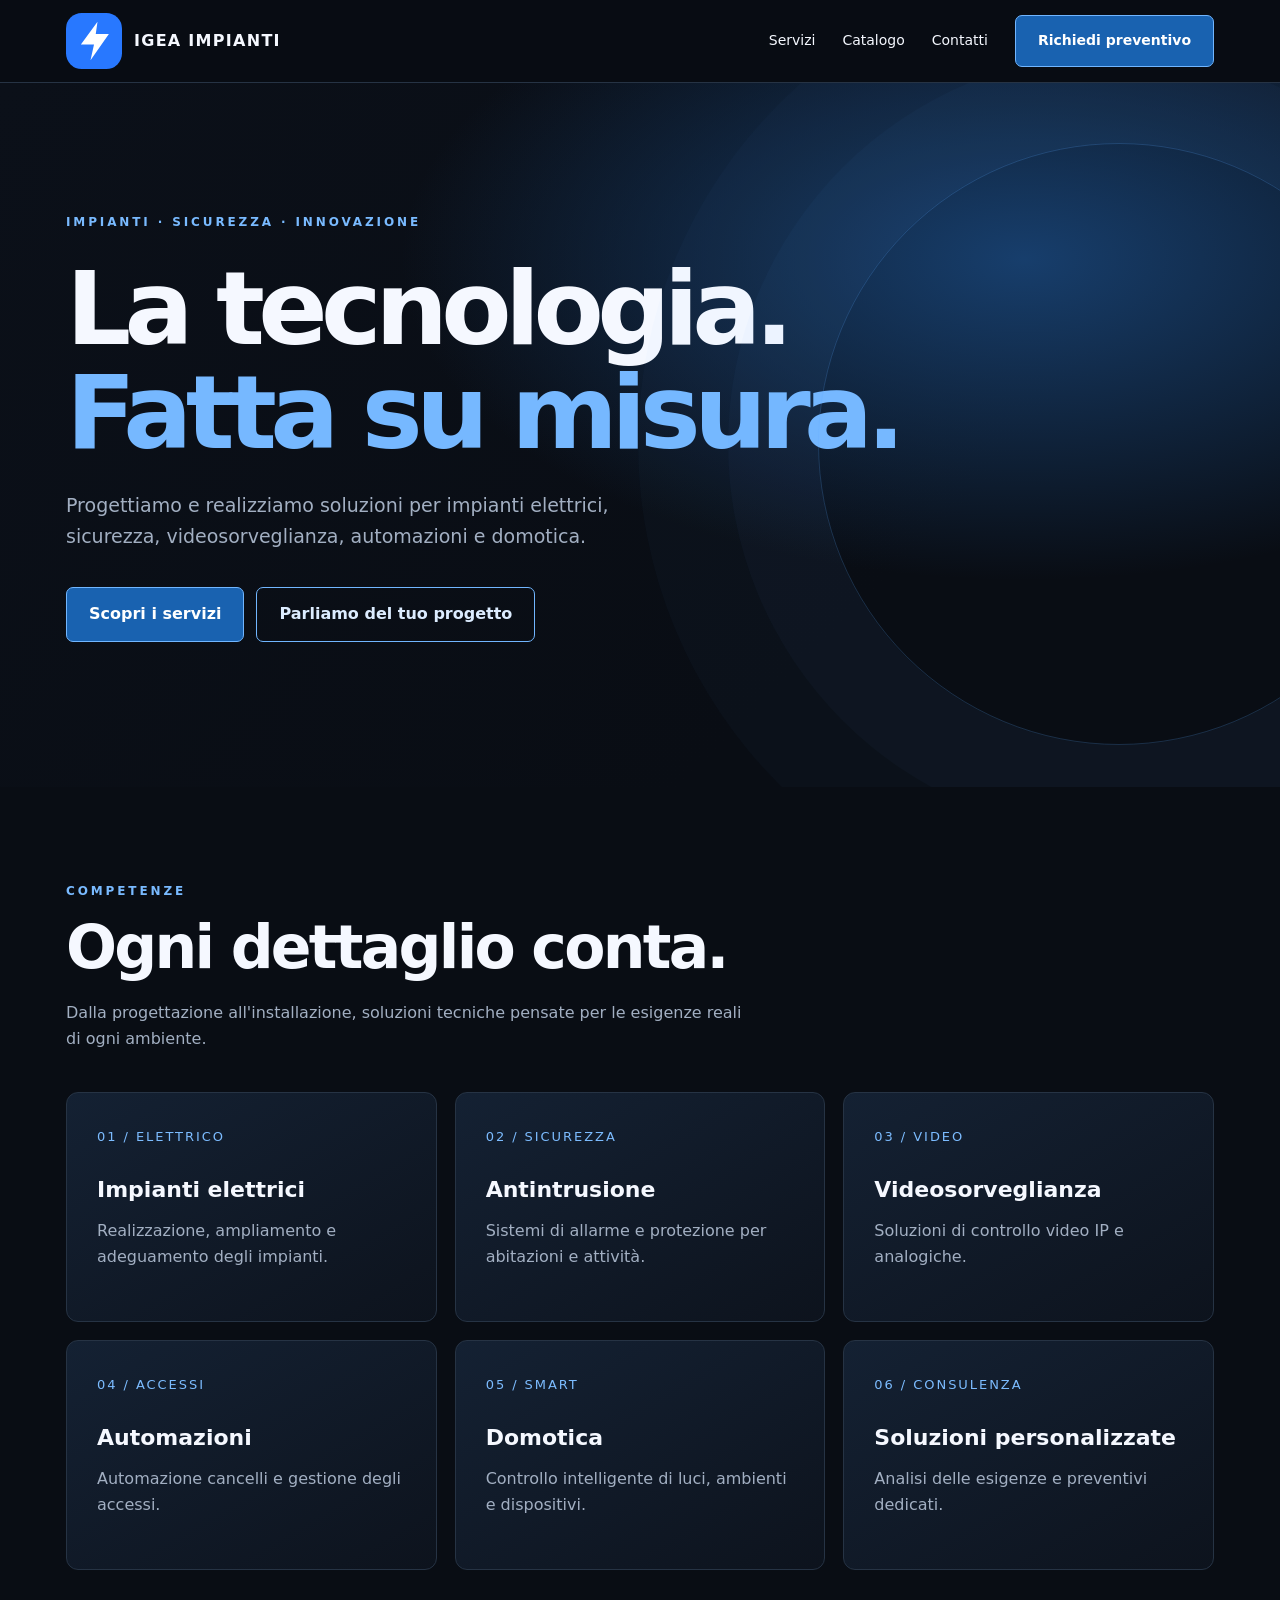
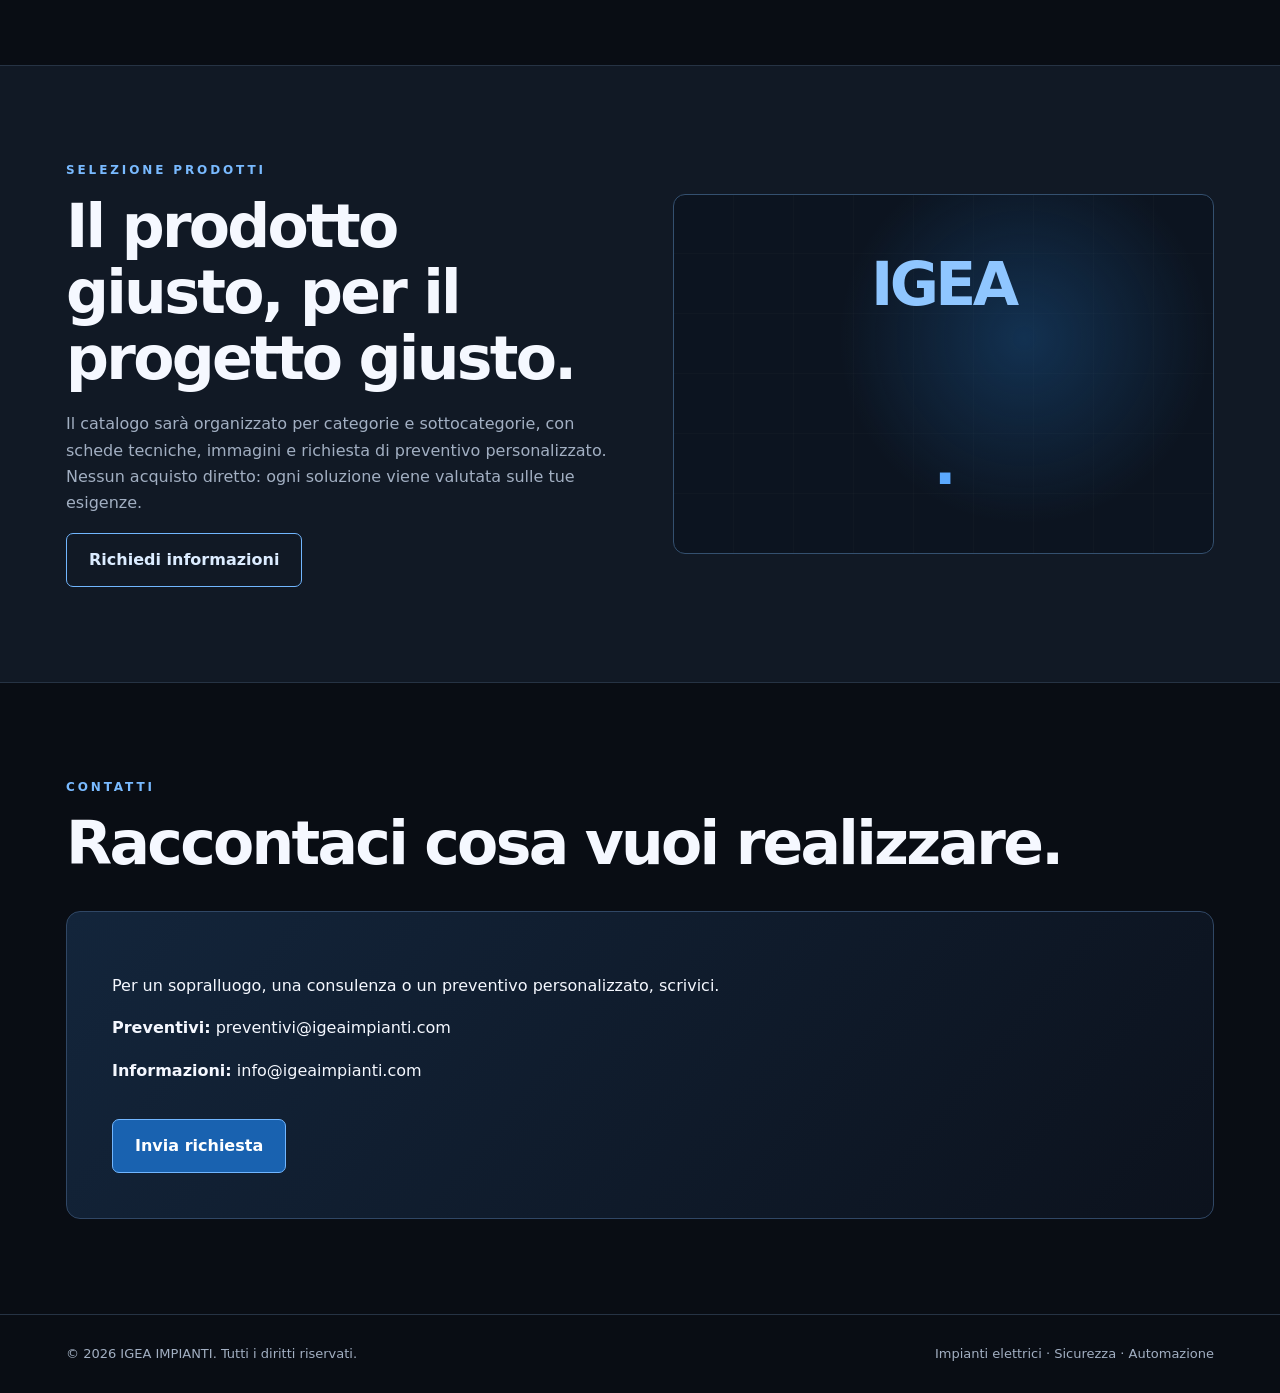
==== site/index.html @ ca79bcfa "Add standalone luxury-tech website draft without changing PWA" ====
<!doctype html>
<html lang="it"><head><meta charset="utf-8"><meta name="viewport" content="width=device-width,initial-scale=1"><meta name="theme-color" content="#090d14"><meta name="description" content="IGEA IMPIANTI: impianti elettrici, sicurezza, videosorveglianza, automazioni e domotica. Richiedi un preventivo personalizzato."><title>IGEA IMPIANTI | Tecnologia su misura</title><style>
:root{color-scheme:dark;--bg:#090d14;--panel:#111a27;--line:#263344;--blue:#5ba9ff;--text:#f5f8ff;--muted:#a2afc2}*{box-sizing:border-box}html{scroll-behavior:smooth}body{margin:0;background:var(--bg);color:var(--text);font:16px/1.65 system-ui,-apple-system,Segoe UI,sans-serif}a{color:inherit;text-decoration:none}a:focus-visible,button:focus-visible{outline:2px solid var(--blue);outline-offset:5px}.wrap{max-width:1200px;margin:auto;padding:0 26px}header{position:sticky;top:0;z-index:5;background:#090d14ed;backdrop-filter:blur(18px);border-bottom:1px solid var(--line)}nav{min-height:82px;display:flex;align-items:center;justify-content:space-between;gap:25px}.brand{display:flex;align-items:center;gap:12px;font-weight:850;letter-spacing:.08em}.brand img{width:56px;height:56px;object-fit:contain}.navlinks{display:flex;gap:27px;align-items:center;font-size:14px}.cta{display:inline-flex;padding:13px 22px;border:1px solid #71b6ff;border-radius:7px;background:#1962b0;color:white;font-weight:700;transition:transform .2s,background .2s}.cta:hover{transform:translateY(-2px);background:#277ad4}.ghost{background:transparent;color:#dcecff}.hero{position:relative;overflow:hidden;padding:130px 0 145px;background:radial-gradient(ellipse at 80% 25%,#173e6c 0,transparent 43%),linear-gradient(135deg,#0b1019,#090d14 70%)}.hero:after{content:"";position:absolute;right:-140px;top:60px;width:600px;height:600px;border:1px solid #5ba9ff38;border-radius:50%;box-shadow:0 0 0 90px #5ba9ff08,0 0 0 180px #5ba9ff06;pointer-events:none}.eyebrow{color:#79baff;text-transform:uppercase;letter-spacing:.24em;font-size:12px;font-weight:800}.hero h1{font-size:clamp(48px,8vw,104px);letter-spacing:-.065em;line-height:1.02;max-width:880px;margin:24px 0}.hero h1 span{color:#76b8ff}.hero p{max-width:610px;color:var(--muted);font-size:19px}.actions{display:flex;flex-wrap:wrap;gap:12px;margin-top:35px}.section{padding:95px 0}.section h2{font-size:clamp(34px,5vw,60px);line-height:1.1;letter-spacing:-.045em;margin:12px 0 20px}.intro{color:var(--muted);max-width:680px}.cards{display:grid;grid-template-columns:repeat(3,minmax(0,1fr));gap:18px;margin-top:40px}.card{min-height:230px;border:1px solid var(--line);border-radius:12px;background:linear-gradient(150deg,#142133,#0d131d);padding:30px;transition:border-color .2s,transform .2s}.card:hover{border-color:#5ba9ff;transform:translateY(-4px)}.card b{display:block;font-size:22px;margin:22px 0 10px}.card p{color:var(--muted);margin:0}.num{color:#7cbcff;font-size:13px;letter-spacing:.15em}.band{background:#111925;border-block:1px solid var(--line)}.split{display:grid;grid-template-columns:1fr 1fr;gap:65px;align-items:center}.visual{min-height:360px;border:1px solid #34506f;border-radius:12px;background:radial-gradient(circle at 65% 40%,#1c5d9b66,transparent 45%),repeating-linear-gradient(90deg,transparent 0 59px,#ffffff08 60px),repeating-linear-gradient(0deg,transparent 0 59px,#ffffff08 60px),#0c1420;display:grid;place-items:center;color:#8fc6ff;font-size:clamp(28px,5vw,60px);font-weight:850;letter-spacing:-.06em}.contact{background:linear-gradient(130deg,#13253b,#0c121d);border:1px solid #304765;border-radius:14px;padding:45px;margin-top:35px}.contact a{overflow-wrap:anywhere}footer{border-top:1px solid var(--line);padding:28px 0;color:var(--muted);font-size:13px}.foot{display:flex;justify-content:space-between;gap:20px;flex-wrap:wrap}@media(max-width:760px){.navlinks{gap:12px;flex-wrap:wrap;justify-content:flex-end}.navlinks a:not(.cta){display:none}.hero{padding:90px 0 110px}.cards,.split{grid-template-columns:1fr}.section{padding:65px 0}.contact{padding:26px}.visual{min-height:250px}}
</style></head><body><header><nav class="wrap"><a class="brand" href="#inizio" aria-label="IGEA IMPIANTI - Torna all'inizio"><img src="../assets/igea-mark.svg" alt=""><span>IGEA IMPIANTI</span></a><div class="navlinks"><a href="#servizi">Servizi</a><a href="#catalogo">Catalogo</a><a href="#contatti">Contatti</a><a class="cta" href="mailto:preventivi@igeaimpianti.com?subject=Richiesta%20preventivo">Richiedi preventivo</a></div></nav></header>
<main id="inizio"><section class="hero"><div class="wrap"><div class="eyebrow">Impianti · Sicurezza · Innovazione</div><h1>La tecnologia.<br><span>Fatta su misura.</span></h1><p>Progettiamo e realizziamo soluzioni per impianti elettrici, sicurezza, videosorveglianza, automazioni e domotica.</p><div class="actions"><a class="cta" href="#servizi">Scopri i servizi</a><a class="cta ghost" href="#contatti">Parliamo del tuo progetto</a></div></div></section>
<section class="section" id="servizi"><div class="wrap"><div class="eyebrow">Competenze</div><h2>Ogni dettaglio conta.</h2><p class="intro">Dalla progettazione all'installazione, soluzioni tecniche pensate per le esigenze reali di ogni ambiente.</p><div class="cards"><article class="card"><span class="num">01 / ELETTRICO</span><b>Impianti elettrici</b><p>Realizzazione, ampliamento e adeguamento degli impianti.</p></article><article class="card"><span class="num">02 / SICUREZZA</span><b>Antintrusione</b><p>Sistemi di allarme e protezione per abitazioni e attività.</p></article><article class="card"><span class="num">03 / VIDEO</span><b>Videosorveglianza</b><p>Soluzioni di controllo video IP e analogiche.</p></article><article class="card"><span class="num">04 / ACCESSI</span><b>Automazioni</b><p>Automazione cancelli e gestione degli accessi.</p></article><article class="card"><span class="num">05 / SMART</span><b>Domotica</b><p>Controllo intelligente di luci, ambienti e dispositivi.</p></article><article class="card"><span class="num">06 / CONSULENZA</span><b>Soluzioni personalizzate</b><p>Analisi delle esigenze e preventivi dedicati.</p></article></div></div></section>
<section class="section band" id="catalogo"><div class="wrap split"><div><div class="eyebrow">Selezione prodotti</div><h2>Il prodotto giusto, per il progetto giusto.</h2><p class="intro">Il catalogo sarà organizzato per categorie e sottocategorie, con schede tecniche, immagini e richiesta di preventivo personalizzato. Nessun acquisto diretto: ogni soluzione viene valutata sulle tue esigenze.</p><a class="cta ghost" href="mailto:shop@igeaimpianti.com?subject=Informazioni%20catalogo">Richiedi informazioni</a></div><div class="visual" aria-label="IGEA IMPIANTI - tecnologia">IGEA<span style="color:#5ba9ff">.</span></div></div></section>
<section class="section" id="contatti"><div class="wrap"><div class="eyebrow">Contatti</div><h2>Raccontaci cosa vuoi realizzare.</h2><div class="contact"><p>Per un sopralluogo, una consulenza o un preventivo personalizzato, scrivici.</p><p><strong>Preventivi:</strong> <a href="mailto:preventivi@igeaimpianti.com">preventivi@igeaimpianti.com</a></p><p><strong>Informazioni:</strong> <a href="mailto:info@igeaimpianti.com">info@igeaimpianti.com</a></p><div class="actions"><a class="cta" href="mailto:preventivi@igeaimpianti.com?subject=Richiesta%20preventivo%20IGEA%20IMPIANTI">Invia richiesta</a></div></div></div></section></main>
<footer><div class="wrap foot"><span>© <span id="year"></span> IGEA IMPIANTI. Tutti i diritti riservati.</span><span>Impianti elettrici · Sicurezza · Automazione</span></div></footer><script>document.getElementById('year').textContent=new Date().getFullYear()</script></body></html>
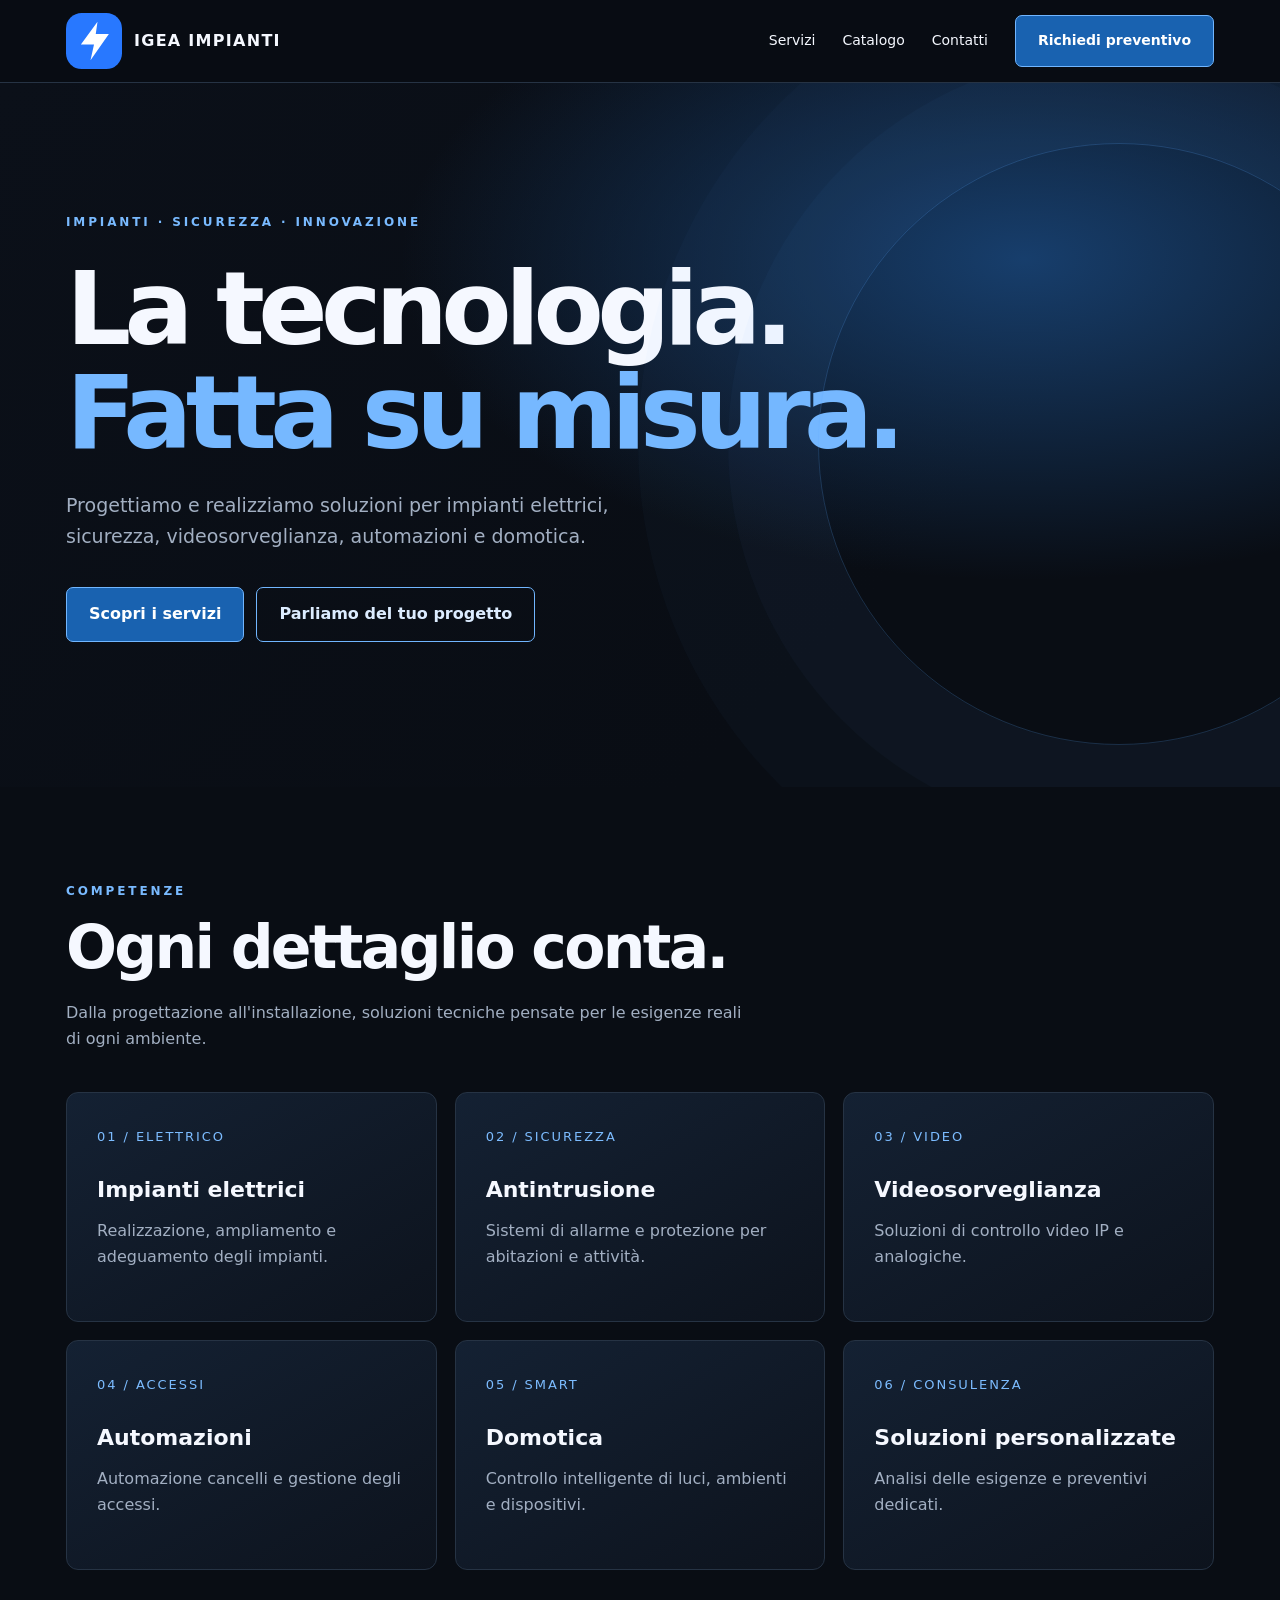
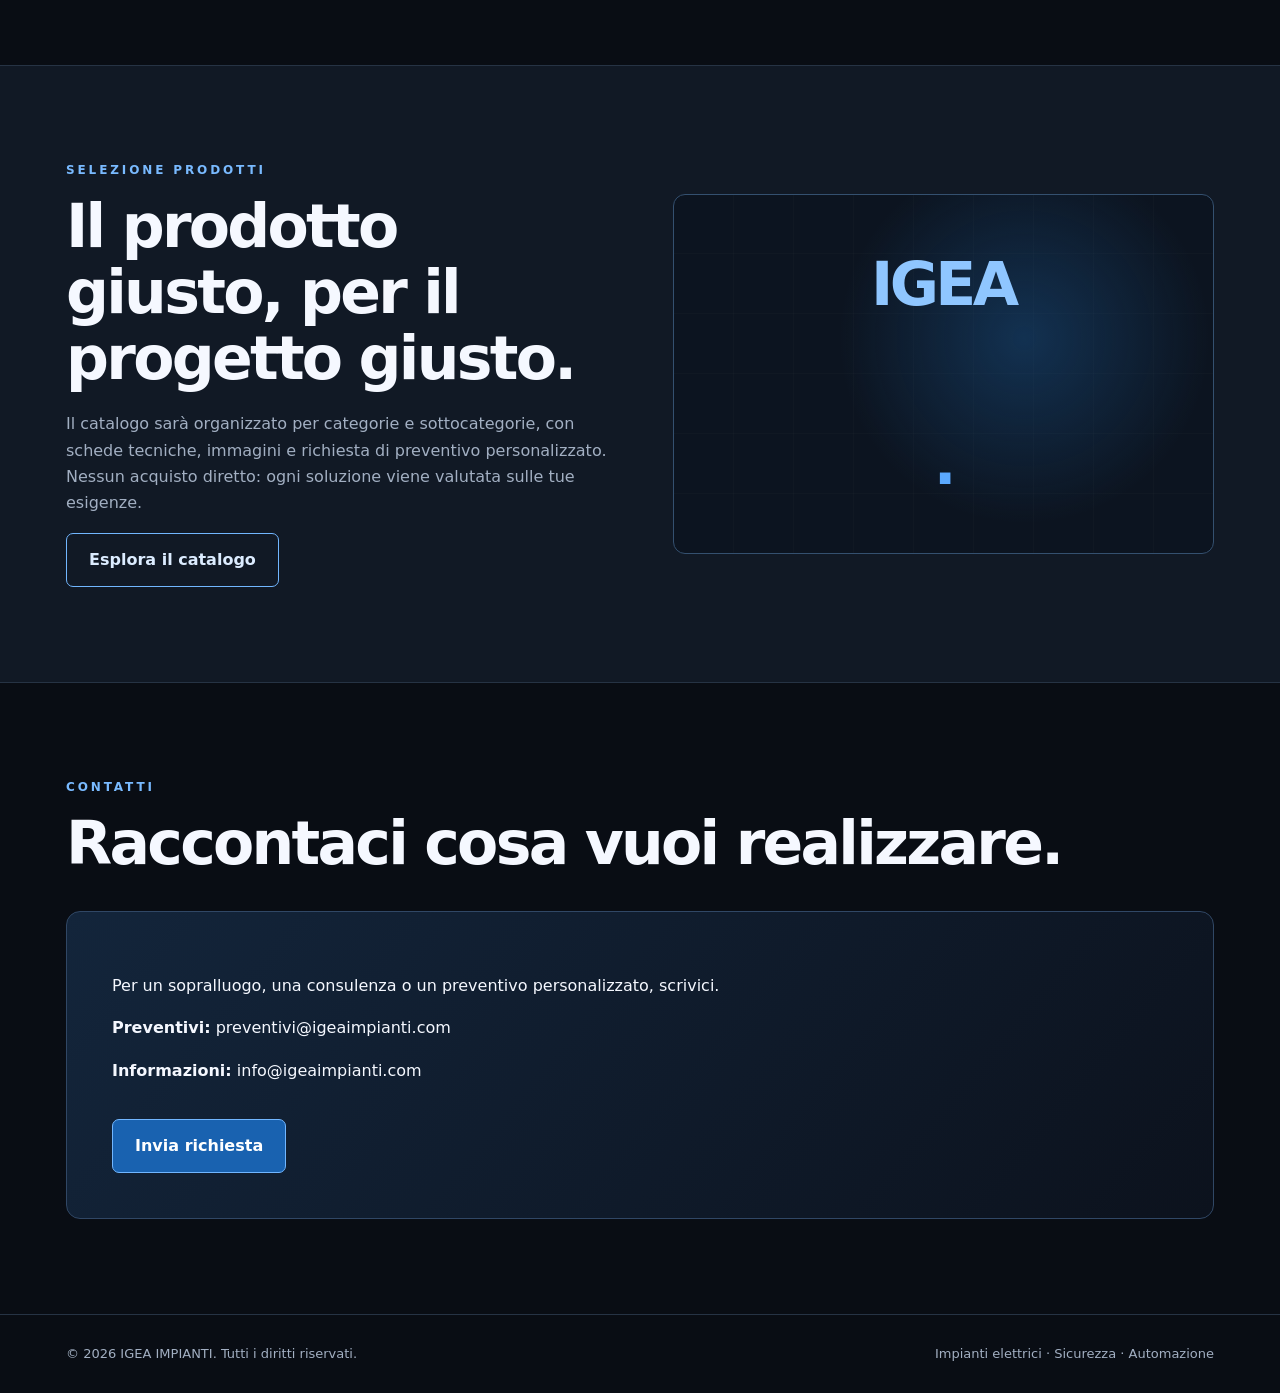
==== commit 6847fa58: "Connect luxury homepage to live public catalog" ====
--- a/site/index.html
+++ b/site/index.html
@@ -4,6 +4,6 @@
 </style></head><body><header><nav class="wrap"><a class="brand" href="#inizio" aria-label="IGEA IMPIANTI - Torna all'inizio"><img src="../assets/igea-mark.svg" alt=""><span>IGEA IMPIANTI</span></a><div class="navlinks"><a href="#servizi">Servizi</a><a href="#catalogo">Catalogo</a><a href="#contatti">Contatti</a><a class="cta" href="mailto:preventivi@igeaimpianti.com?subject=Richiesta%20preventivo">Richiedi preventivo</a></div></nav></header>
 <main id="inizio"><section class="hero"><div class="wrap"><div class="eyebrow">Impianti · Sicurezza · Innovazione</div><h1>La tecnologia.<br><span>Fatta su misura.</span></h1><p>Progettiamo e realizziamo soluzioni per impianti elettrici, sicurezza, videosorveglianza, automazioni e domotica.</p><div class="actions"><a class="cta" href="#servizi">Scopri i servizi</a><a class="cta ghost" href="#contatti">Parliamo del tuo progetto</a></div></div></section>
 <section class="section" id="servizi"><div class="wrap"><div class="eyebrow">Competenze</div><h2>Ogni dettaglio conta.</h2><p class="intro">Dalla progettazione all'installazione, soluzioni tecniche pensate per le esigenze reali di ogni ambiente.</p><div class="cards"><article class="card"><span class="num">01 / ELETTRICO</span><b>Impianti elettrici</b><p>Realizzazione, ampliamento e adeguamento degli impianti.</p></article><article class="card"><span class="num">02 / SICUREZZA</span><b>Antintrusione</b><p>Sistemi di allarme e protezione per abitazioni e attività.</p></article><article class="card"><span class="num">03 / VIDEO</span><b>Videosorveglianza</b><p>Soluzioni di controllo video IP e analogiche.</p></article><article class="card"><span class="num">04 / ACCESSI</span><b>Automazioni</b><p>Automazione cancelli e gestione degli accessi.</p></article><article class="card"><span class="num">05 / SMART</span><b>Domotica</b><p>Controllo intelligente di luci, ambienti e dispositivi.</p></article><article class="card"><span class="num">06 / CONSULENZA</span><b>Soluzioni personalizzate</b><p>Analisi delle esigenze e preventivi dedicati.</p></article></div></div></section>
-<section class="section band" id="catalogo"><div class="wrap split"><div><div class="eyebrow">Selezione prodotti</div><h2>Il prodotto giusto, per il progetto giusto.</h2><p class="intro">Il catalogo sarà organizzato per categorie e sottocategorie, con schede tecniche, immagini e richiesta di preventivo personalizzato. Nessun acquisto diretto: ogni soluzione viene valutata sulle tue esigenze.</p><a class="cta ghost" href="mailto:shop@igeaimpianti.com?subject=Informazioni%20catalogo">Richiedi informazioni</a></div><div class="visual" aria-label="IGEA IMPIANTI - tecnologia">IGEA<span style="color:#5ba9ff">.</span></div></div></section>
+<section class="section band" id="catalogo"><div class="wrap split"><div><div class="eyebrow">Selezione prodotti</div><h2>Il prodotto giusto, per il progetto giusto.</h2><p class="intro">Il catalogo sarà organizzato per categorie e sottocategorie, con schede tecniche, immagini e richiesta di preventivo personalizzato. Nessun acquisto diretto: ogni soluzione viene valutata sulle tue esigenze.</p><a class="cta ghost" href="./catalogo.html">Esplora il catalogo</a></div><div class="visual" aria-label="IGEA IMPIANTI - tecnologia">IGEA<span style="color:#5ba9ff">.</span></div></div></section>
 <section class="section" id="contatti"><div class="wrap"><div class="eyebrow">Contatti</div><h2>Raccontaci cosa vuoi realizzare.</h2><div class="contact"><p>Per un sopralluogo, una consulenza o un preventivo personalizzato, scrivici.</p><p><strong>Preventivi:</strong> <a href="mailto:preventivi@igeaimpianti.com">preventivi@igeaimpianti.com</a></p><p><strong>Informazioni:</strong> <a href="mailto:info@igeaimpianti.com">info@igeaimpianti.com</a></p><div class="actions"><a class="cta" href="mailto:preventivi@igeaimpianti.com?subject=Richiesta%20preventivo%20IGEA%20IMPIANTI">Invia richiesta</a></div></div></div></section></main>
 <footer><div class="wrap foot"><span>© <span id="year"></span> IGEA IMPIANTI. Tutti i diritti riservati.</span><span>Impianti elettrici · Sicurezza · Automazione</span></div></footer><script>document.getElementById('year').textContent=new Date().getFullYear()</script></body></html>
